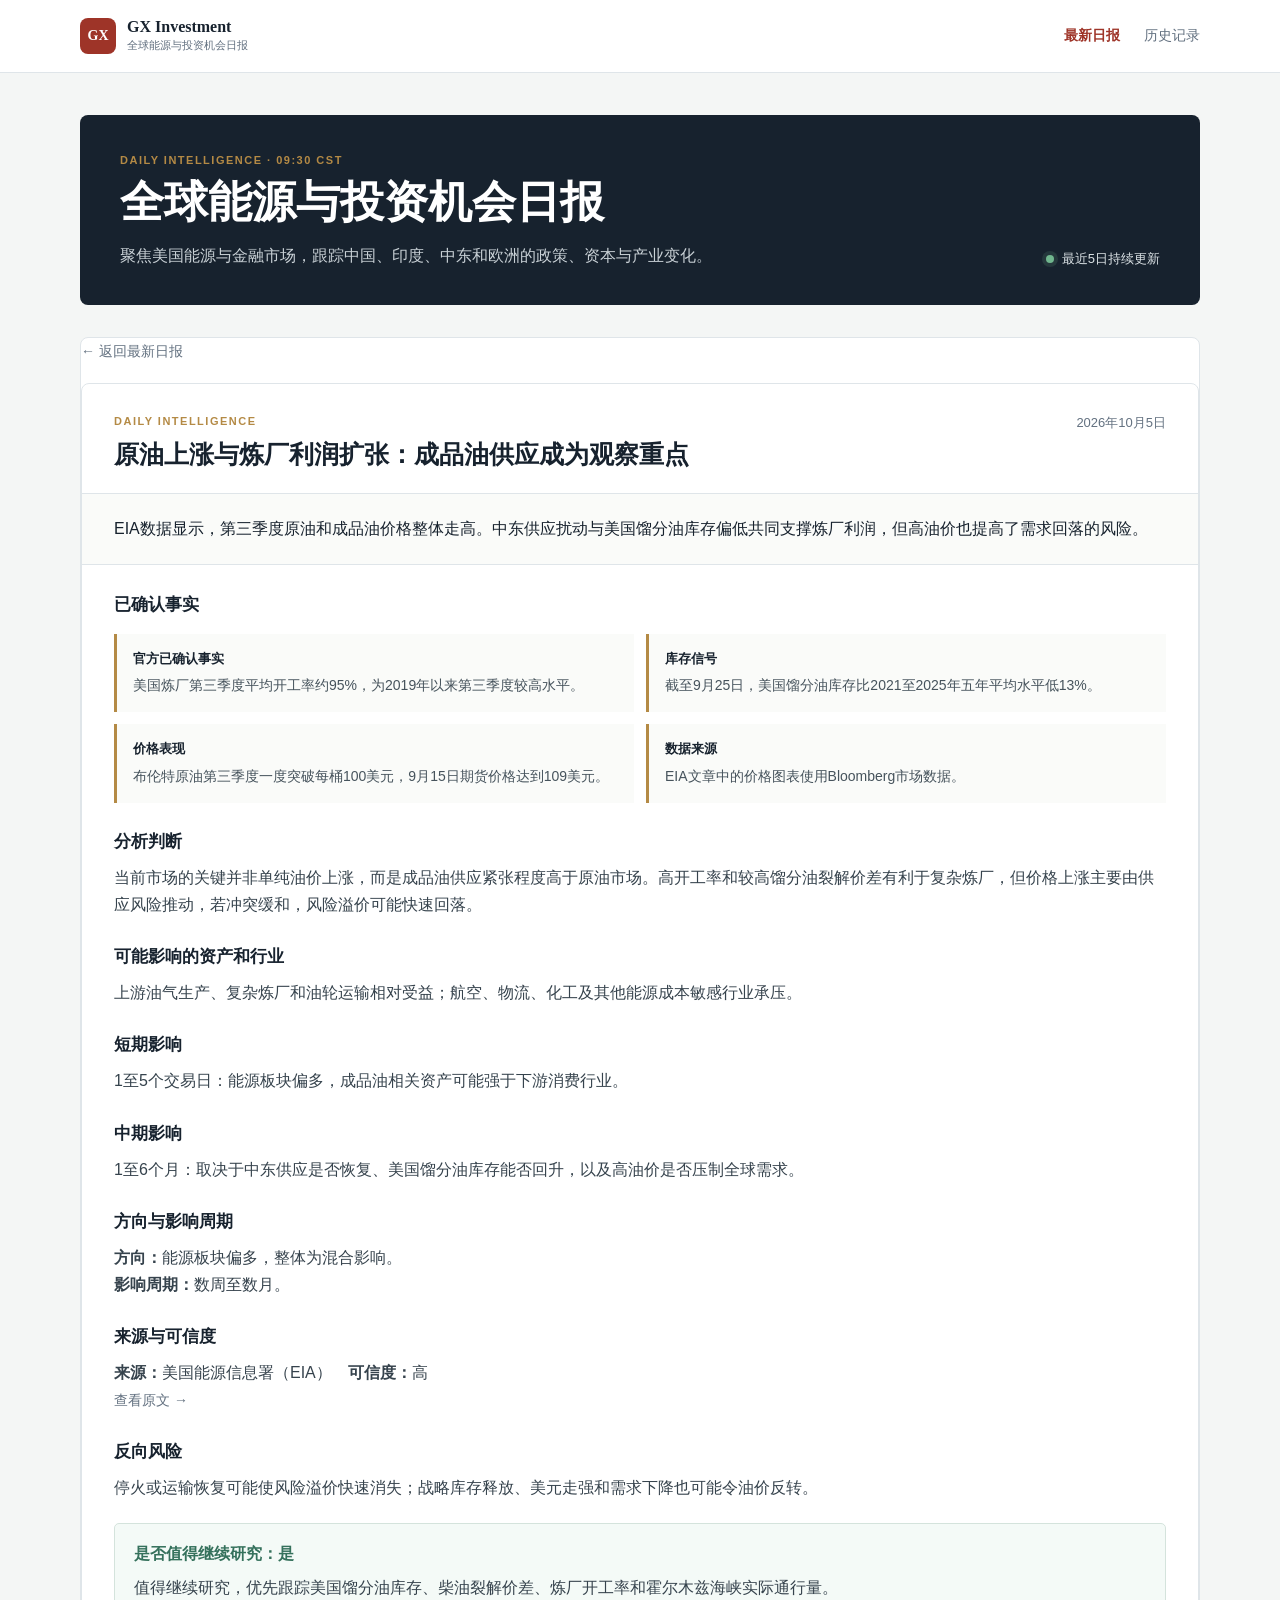
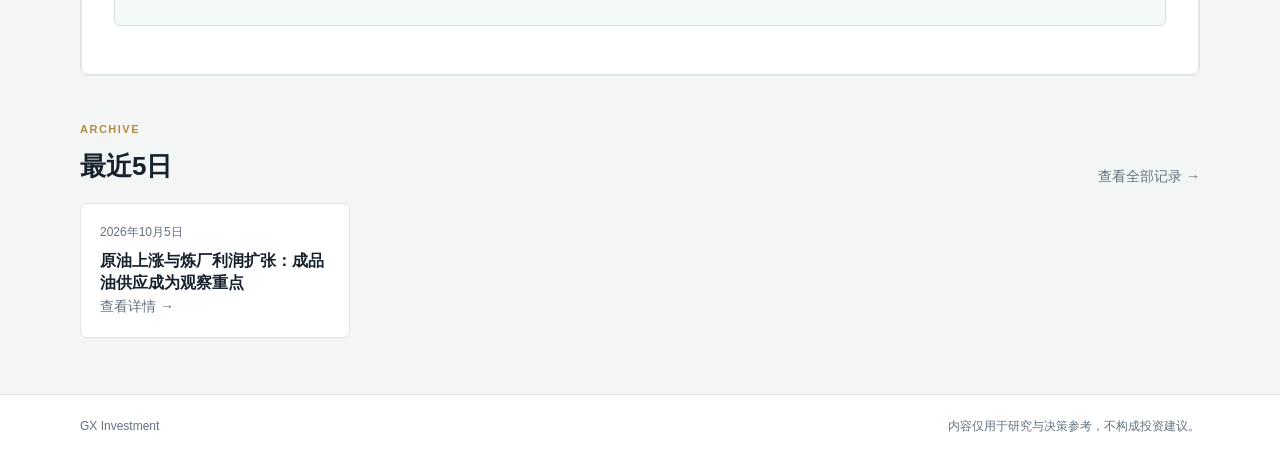
==== index.html @ 517a1cb8 "Publish GX Investment daily report site" ====
<!doctype html>
<html lang="zh-CN">
<head>
  <meta charset="utf-8">
  <meta name="viewport" content="width=device-width, initial-scale=1">
  <meta name="description" content="GX Investment 全球能源与投资机会日报">
  <title>GX Investment | 全球能源与投资机会日报</title>
  <link rel="stylesheet" href="styles.css">
</head>
<body>
  <header class="site-header">
    <div class="shell header-inner">
      <a class="brand" href="index.html" aria-label="GX Investment 首页">
        <span class="brand-mark">GX</span>
        <span><strong>GX Investment</strong><small>全球能源与投资机会日报</small></span>
      </a>
      <nav class="nav" aria-label="主要导航">
        <a class="active" href="index.html">最新日报</a>
        <a href="history.html">历史记录</a>
      </nav>
    </div>
  </header>

  <main class="shell">
    <section class="hero">
      <div>
        <p class="eyebrow">DAILY INTELLIGENCE · 09:30 CST</p>
        <h1>全球能源与投资机会日报</h1>
        <p class="hero-copy">聚焦美国能源与金融市场，跟踪中国、印度、中东和欧洲的政策、资本与产业变化。</p>
      </div>
      <div class="hero-meta">
        <span class="status-dot"></span>
        <span>最近5日持续更新</span>
      </div>
    </section>

    <section id="latest" class="report-section" aria-live="polite"></section>
    <section class="section-heading">
      <div><p class="eyebrow">ARCHIVE</p><h2>最近5日</h2></div>
      <a class="text-link" href="history.html">查看全部记录 <span aria-hidden="true">→</span></a>
    </section>
    <section id="recent" class="recent-grid"></section>
  </main>

  <footer class="site-footer"><div class="shell"><span>GX Investment</span><span>内容仅用于研究与决策参考，不构成投资建议。</span></div></footer>
  <script src="app.js"></script>
</body>
</html>
---- styles.css ----
:root{--ink:#17222e;--muted:#637180;--line:#dfe5e9;--paper:#fff;--wash:#f4f6f5;--red:#9e3428;--gold:#b48a45;--green:#35715c}*{box-sizing:border-box}html{background:var(--wash)}body{margin:0;color:var(--ink);font-family:"Microsoft YaHei","Noto Sans SC",Arial,sans-serif;line-height:1.65}.shell{width:min(1120px,calc(100% - 40px));margin:0 auto}.site-header{background:rgba(255,255,255,.96);border-bottom:1px solid var(--line)}.header-inner{min-height:72px;display:flex;align-items:center;justify-content:space-between;gap:24px}.brand{display:flex;align-items:center;gap:11px;color:var(--ink);text-decoration:none}.brand-mark{width:36px;height:36px;border-radius:8px;display:grid;place-items:center;background:var(--red);color:#fff;font:700 14px Georgia,serif;letter-spacing:0}.brand strong{display:block;font:700 16px Georgia,"Times New Roman",serif;letter-spacing:0}.brand small{display:block;color:var(--muted);font-size:11px}.nav{display:flex;gap:24px}.nav a,.text-link{color:var(--muted);font-size:14px;text-decoration:none}.nav a:hover,.nav a.active,.text-link:hover{color:var(--red)}.nav a.active{font-weight:700}.hero{margin:42px 0 32px;padding:36px 40px;background:var(--ink);color:#fff;border-radius:8px;display:flex;justify-content:space-between;align-items:flex-end;gap:28px}.eyebrow{margin:0 0 7px;color:var(--gold);font-size:11px;font-weight:700;letter-spacing:1.5px}.hero h1{margin:0;font-size:clamp(26px,4vw,44px);line-height:1.2;font-weight:700}.hero-copy{margin:14px 0 0;color:#c9d1d6;max-width:650px}.hero-meta{display:flex;align-items:center;gap:8px;white-space:nowrap;color:#dce3e6;font-size:13px}.status-dot{width:8px;height:8px;border-radius:50%;background:#70b68e;box-shadow:0 0 0 4px rgba(112,182,142,.15)}.report-section{background:var(--paper);border:1px solid var(--line);border-radius:8px;overflow:hidden}.report-top{padding:28px 32px 23px;border-bottom:1px solid var(--line);display:flex;justify-content:space-between;gap:20px}.report-top h2{margin:0;font-size:25px;line-height:1.3}.report-date{color:var(--muted);font-size:13px;white-space:nowrap}.summary{margin:0;padding:22px 32px;background:#fafbf9;border-bottom:1px solid var(--line);font-size:16px}.report-content{padding:26px 32px}.report-content h3{margin:25px 0 9px;font-size:17px}.report-content h3:first-child{margin-top:0}.report-content p{margin:7px 0;color:#36434d}.facts{display:grid;grid-template-columns:repeat(2,minmax(0,1fr));gap:12px;margin:14px 0 20px}.fact{padding:14px 16px;border-left:3px solid var(--gold);background:#fafbf9}.fact strong{display:block;font-size:13px;margin-bottom:3px}.fact span{color:#46535c;font-size:14px}.callout{margin:22px 0;padding:17px 19px;border:1px solid #d4e3dc;background:#f4faf7;border-radius:5px}.callout strong{color:var(--green)}.section-heading{margin:44px 0 15px;display:flex;justify-content:space-between;align-items:end}.section-heading h2,.page-main h1{margin:0;font-size:26px}.recent-grid{display:grid;grid-template-columns:repeat(4,1fr);gap:14px;padding-bottom:56px}.recent-card{padding:19px;background:var(--paper);border:1px solid var(--line);border-radius:7px;text-decoration:none;color:var(--ink);min-height:135px;display:flex;flex-direction:column;justify-content:space-between}.recent-card:hover{border-color:var(--gold);transform:translateY(-2px)}.recent-card h3{margin:7px 0 0;font-size:16px;line-height:1.4}.recent-card p{margin:0;color:var(--muted);font-size:12px}.page-main{padding:44px 0 70px}.page-intro{color:var(--muted);margin:8px 0 28px}.history-list{display:grid;gap:12px}.history-item{display:flex;justify-content:space-between;align-items:center;gap:20px;padding:20px 24px;background:var(--paper);border:1px solid var(--line);border-radius:7px;text-decoration:none;color:var(--ink)}.history-item:hover{border-color:var(--gold)}.history-item h2{margin:3px 0 0;font-size:17px}.history-item p{margin:0;color:var(--muted);font-size:13px}.history-arrow{font-size:22px;color:var(--gold)}.detail-page{max-width:850px;margin:0 auto}.back-link{display:inline-block;margin-bottom:20px;color:var(--muted);font-size:14px;text-decoration:none}.back-link:hover{color:var(--red)}.site-footer{border-top:1px solid var(--line);background:#fff;color:var(--muted);font-size:12px}.site-footer .shell{min-height:64px;display:flex;justify-content:space-between;align-items:center;gap:20px}@media(max-width:760px){.shell{width:min(100% - 28px,600px)}.header-inner{min-height:64px}.brand small{display:none}.nav{gap:13px}.hero{margin-top:24px;padding:27px 23px;display:block}.hero-meta{margin-top:22px}.report-top{padding:22px 20px;display:block}.report-date{display:block;margin-top:8px}.summary,.report-content{padding:19px 20px}.facts{grid-template-columns:1fr}.recent-grid{grid-template-columns:repeat(2,1fr)}.site-footer .shell{padding:15px 0;display:block}.site-footer span{display:block;margin:3px 0}.section-heading{margin-top:32px}}
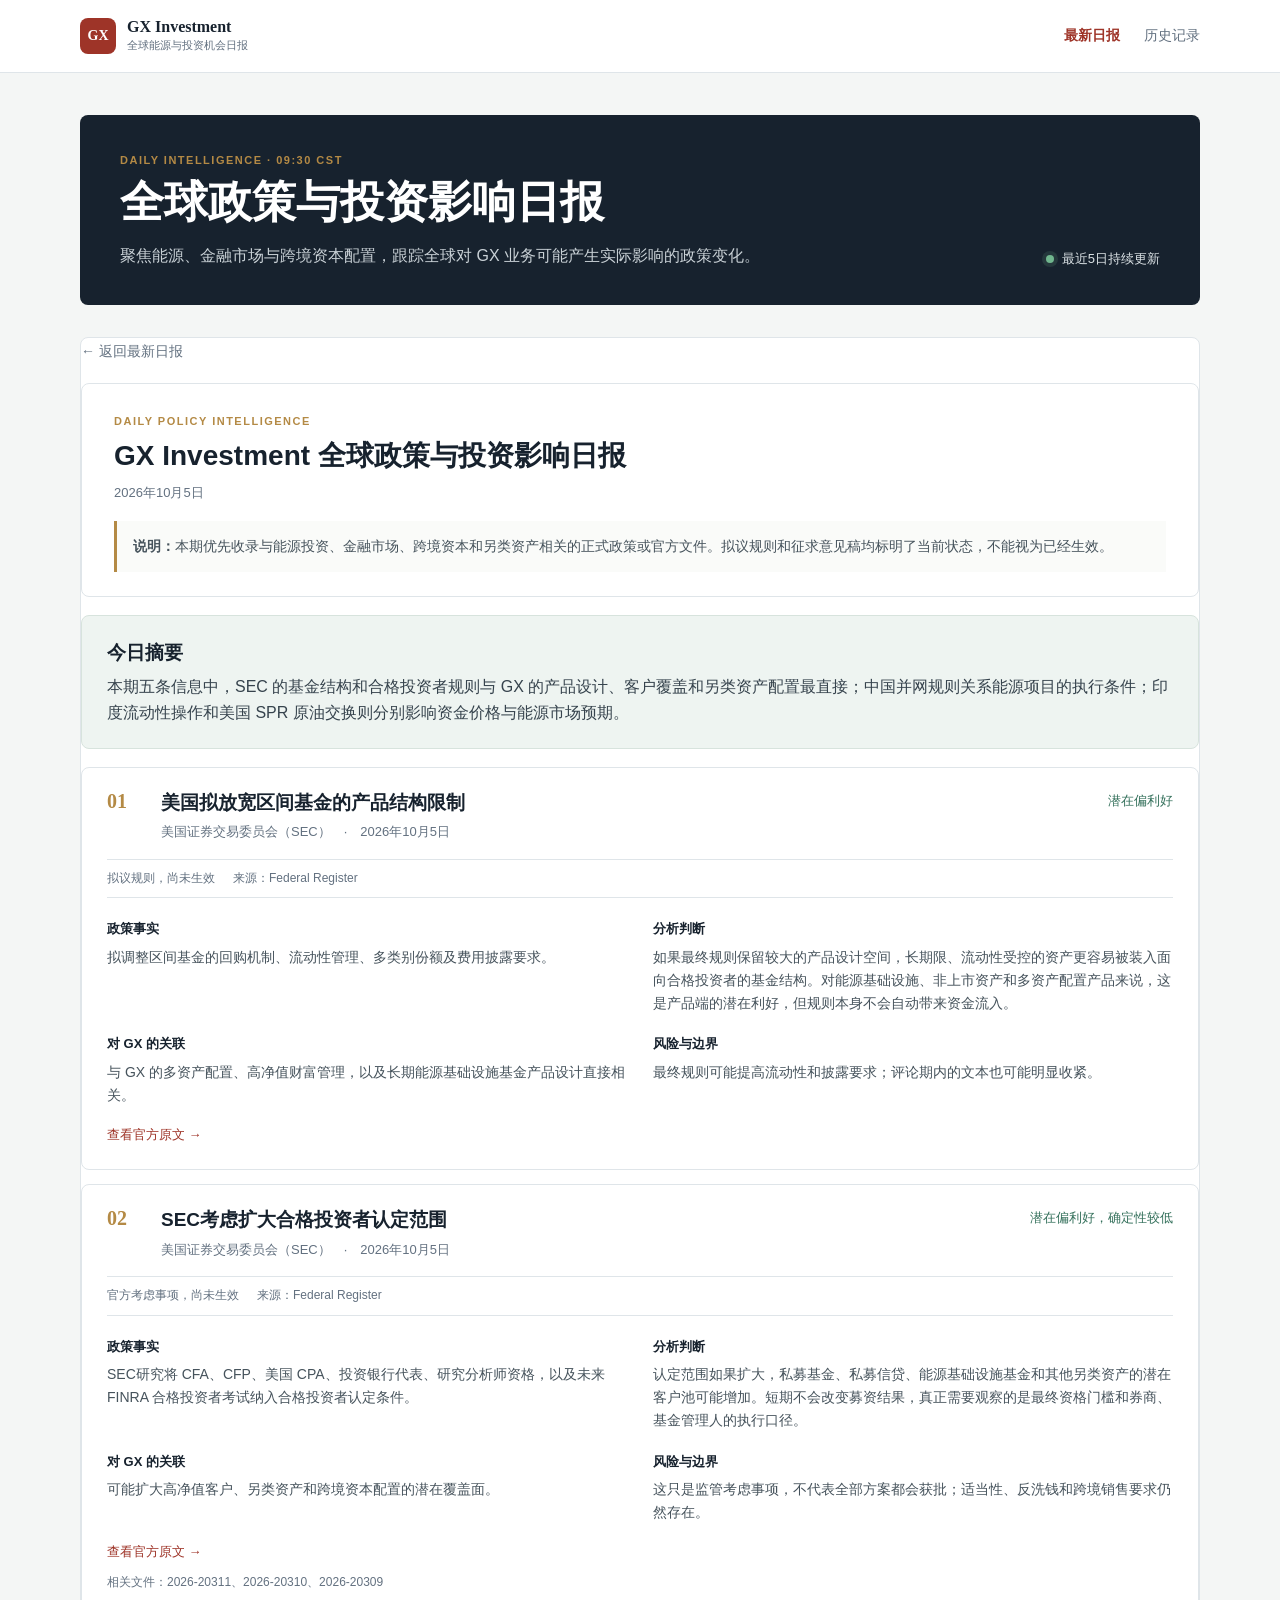
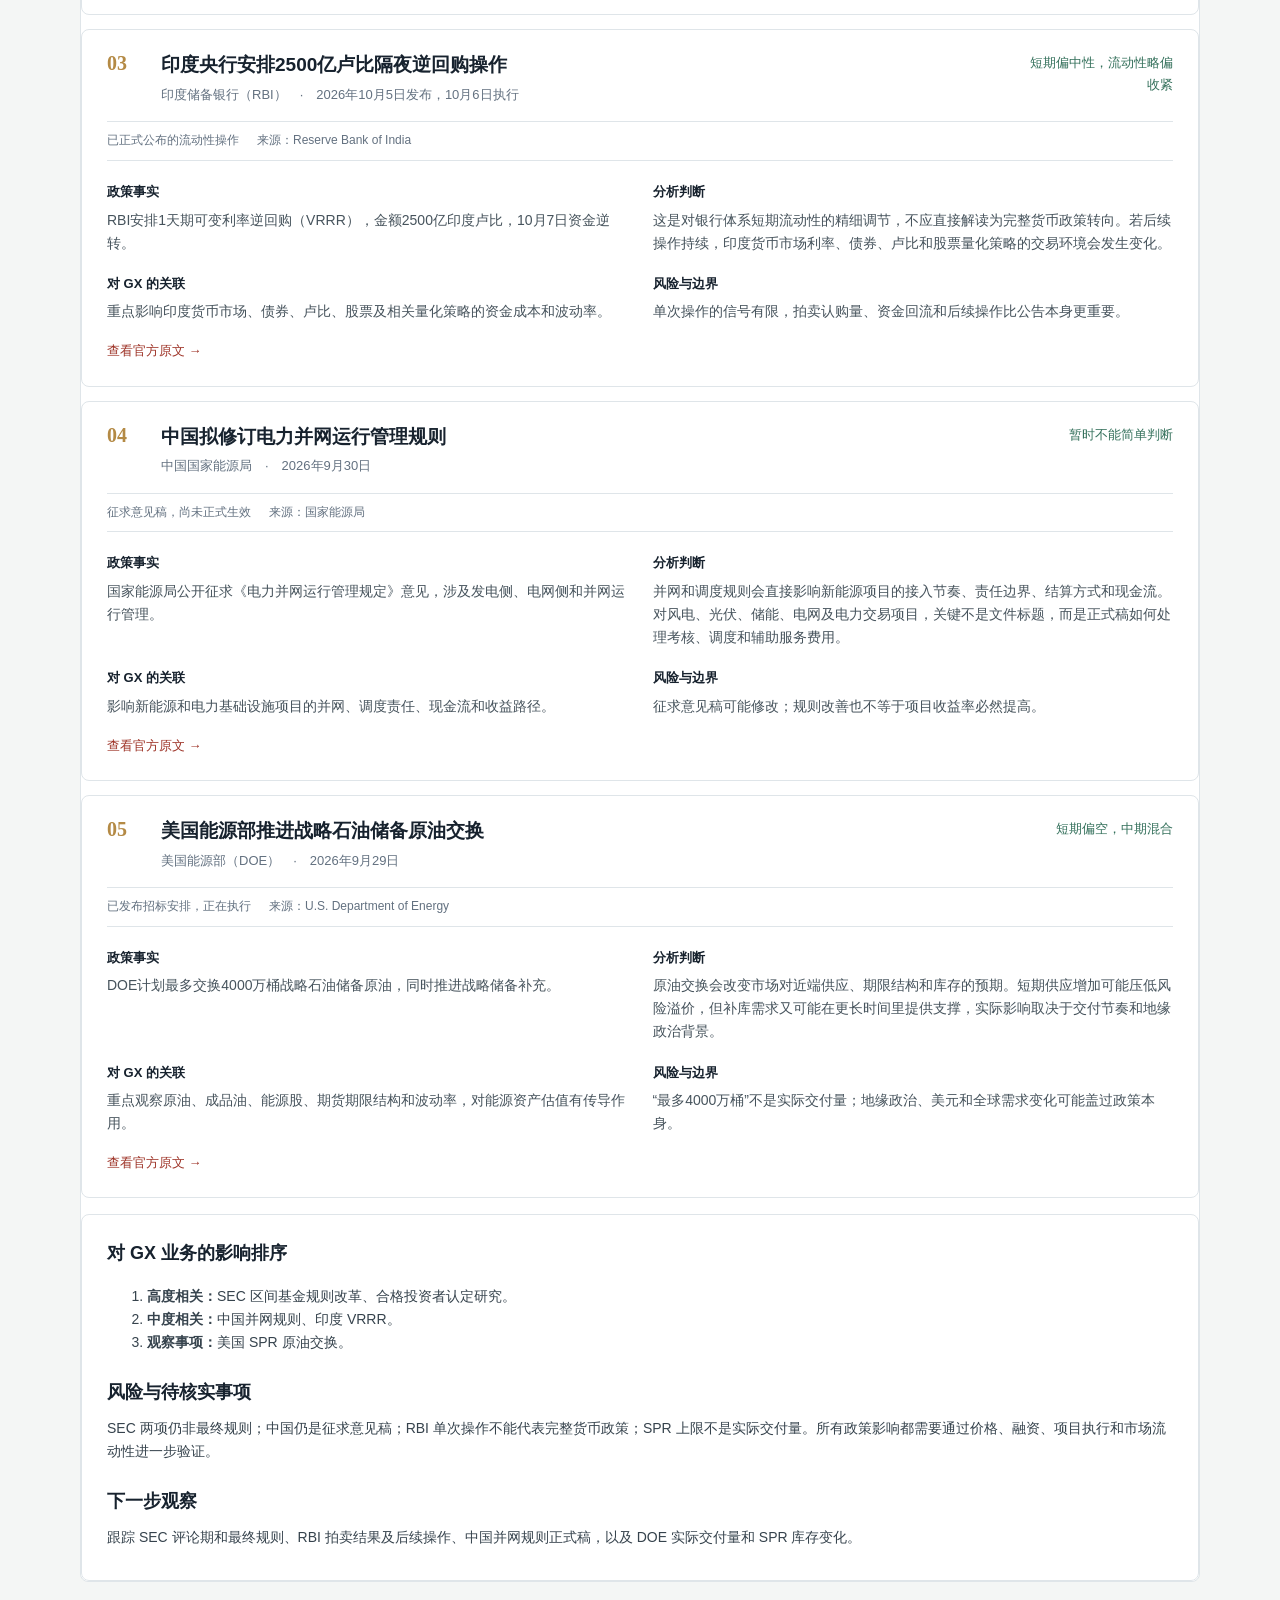
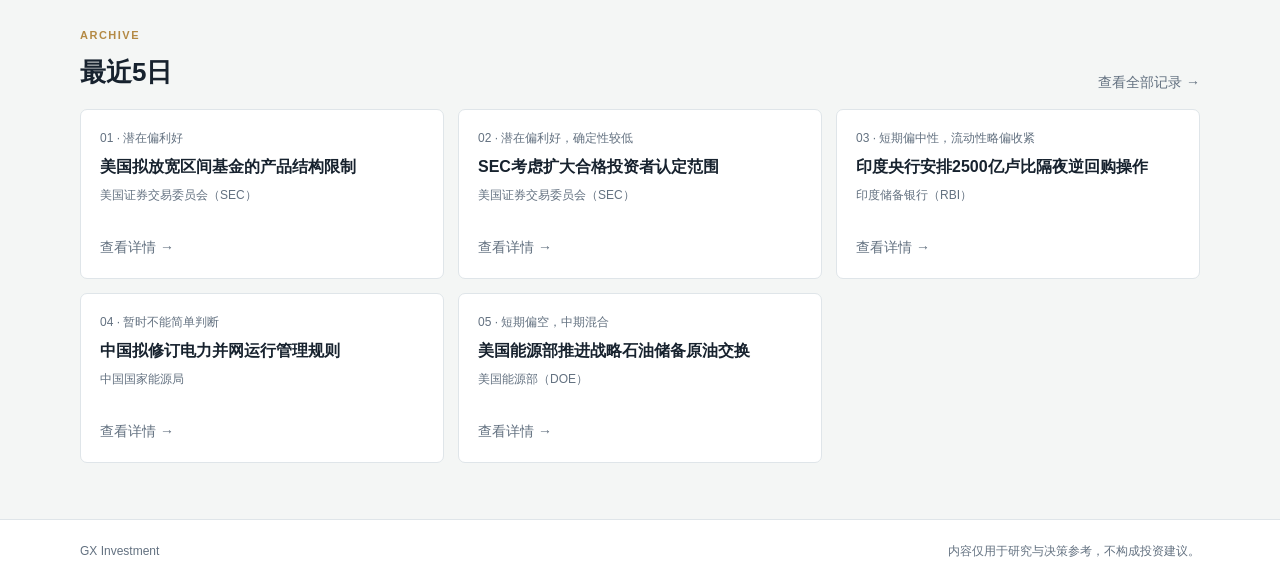
==== commit d0e170d7: "Publish five-policy daily report" ====
--- a/index.html
+++ b/index.html
@@ -3,8 +3,8 @@
 <head>
   <meta charset="utf-8">
   <meta name="viewport" content="width=device-width, initial-scale=1">
-  <meta name="description" content="GX Investment 全球能源与投资机会日报">
-  <title>GX Investment | 全球能源与投资机会日报</title>
+  <meta name="description" content="GX Investment 全球政策与投资影响日报">
+  <title>GX Investment | 全球政策与投资影响日报</title>
   <link rel="stylesheet" href="styles.css">
 </head>
 <body>
@@ -25,8 +25,8 @@
     <section class="hero">
       <div>
         <p class="eyebrow">DAILY INTELLIGENCE · 09:30 CST</p>
-        <h1>全球能源与投资机会日报</h1>
-        <p class="hero-copy">聚焦美国能源与金融市场，跟踪中国、印度、中东和欧洲的政策、资本与产业变化。</p>
+        <h1>全球政策与投资影响日报</h1>
+        <p class="hero-copy">聚焦能源、金融市场与跨境资本配置，跟踪全球对 GX 业务可能产生实际影响的政策变化。</p>
       </div>
       <div class="hero-meta">
         <span class="status-dot"></span>
--- a/styles.css
+++ b/styles.css
@@ -1 +1,2 @@
 :root{--ink:#17222e;--muted:#637180;--line:#dfe5e9;--paper:#fff;--wash:#f4f6f5;--red:#9e3428;--gold:#b48a45;--green:#35715c}*{box-sizing:border-box}html{background:var(--wash)}body{margin:0;color:var(--ink);font-family:"Microsoft YaHei","Noto Sans SC",Arial,sans-serif;line-height:1.65}.shell{width:min(1120px,calc(100% - 40px));margin:0 auto}.site-header{background:rgba(255,255,255,.96);border-bottom:1px solid var(--line)}.header-inner{min-height:72px;display:flex;align-items:center;justify-content:space-between;gap:24px}.brand{display:flex;align-items:center;gap:11px;color:var(--ink);text-decoration:none}.brand-mark{width:36px;height:36px;border-radius:8px;display:grid;place-items:center;background:var(--red);color:#fff;font:700 14px Georgia,serif;letter-spacing:0}.brand strong{display:block;font:700 16px Georgia,"Times New Roman",serif;letter-spacing:0}.brand small{display:block;color:var(--muted);font-size:11px}.nav{display:flex;gap:24px}.nav a,.text-link{color:var(--muted);font-size:14px;text-decoration:none}.nav a:hover,.nav a.active,.text-link:hover{color:var(--red)}.nav a.active{font-weight:700}.hero{margin:42px 0 32px;padding:36px 40px;background:var(--ink);color:#fff;border-radius:8px;display:flex;justify-content:space-between;align-items:flex-end;gap:28px}.eyebrow{margin:0 0 7px;color:var(--gold);font-size:11px;font-weight:700;letter-spacing:1.5px}.hero h1{margin:0;font-size:clamp(26px,4vw,44px);line-height:1.2;font-weight:700}.hero-copy{margin:14px 0 0;color:#c9d1d6;max-width:650px}.hero-meta{display:flex;align-items:center;gap:8px;white-space:nowrap;color:#dce3e6;font-size:13px}.status-dot{width:8px;height:8px;border-radius:50%;background:#70b68e;box-shadow:0 0 0 4px rgba(112,182,142,.15)}.report-section{background:var(--paper);border:1px solid var(--line);border-radius:8px;overflow:hidden}.report-top{padding:28px 32px 23px;border-bottom:1px solid var(--line);display:flex;justify-content:space-between;gap:20px}.report-top h2{margin:0;font-size:25px;line-height:1.3}.report-date{color:var(--muted);font-size:13px;white-space:nowrap}.summary{margin:0;padding:22px 32px;background:#fafbf9;border-bottom:1px solid var(--line);font-size:16px}.report-content{padding:26px 32px}.report-content h3{margin:25px 0 9px;font-size:17px}.report-content h3:first-child{margin-top:0}.report-content p{margin:7px 0;color:#36434d}.facts{display:grid;grid-template-columns:repeat(2,minmax(0,1fr));gap:12px;margin:14px 0 20px}.fact{padding:14px 16px;border-left:3px solid var(--gold);background:#fafbf9}.fact strong{display:block;font-size:13px;margin-bottom:3px}.fact span{color:#46535c;font-size:14px}.callout{margin:22px 0;padding:17px 19px;border:1px solid #d4e3dc;background:#f4faf7;border-radius:5px}.callout strong{color:var(--green)}.section-heading{margin:44px 0 15px;display:flex;justify-content:space-between;align-items:end}.section-heading h2,.page-main h1{margin:0;font-size:26px}.recent-grid{display:grid;grid-template-columns:repeat(4,1fr);gap:14px;padding-bottom:56px}.recent-card{padding:19px;background:var(--paper);border:1px solid var(--line);border-radius:7px;text-decoration:none;color:var(--ink);min-height:135px;display:flex;flex-direction:column;justify-content:space-between}.recent-card:hover{border-color:var(--gold);transform:translateY(-2px)}.recent-card h3{margin:7px 0 0;font-size:16px;line-height:1.4}.recent-card p{margin:0;color:var(--muted);font-size:12px}.page-main{padding:44px 0 70px}.page-intro{color:var(--muted);margin:8px 0 28px}.history-list{display:grid;gap:12px}.history-item{display:flex;justify-content:space-between;align-items:center;gap:20px;padding:20px 24px;background:var(--paper);border:1px solid var(--line);border-radius:7px;text-decoration:none;color:var(--ink)}.history-item:hover{border-color:var(--gold)}.history-item h2{margin:3px 0 0;font-size:17px}.history-item p{margin:0;color:var(--muted);font-size:13px}.history-arrow{font-size:22px;color:var(--gold)}.detail-page{max-width:850px;margin:0 auto}.back-link{display:inline-block;margin-bottom:20px;color:var(--muted);font-size:14px;text-decoration:none}.back-link:hover{color:var(--red)}.site-footer{border-top:1px solid var(--line);background:#fff;color:var(--muted);font-size:12px}.site-footer .shell{min-height:64px;display:flex;justify-content:space-between;align-items:center;gap:20px}@media(max-width:760px){.shell{width:min(100% - 28px,600px)}.header-inner{min-height:64px}.brand small{display:none}.nav{gap:13px}.hero{margin-top:24px;padding:27px 23px;display:block}.hero-meta{margin-top:22px}.report-top{padding:22px 20px;display:block}.report-date{display:block;margin-top:8px}.summary,.report-content{padding:19px 20px}.facts{grid-template-columns:1fr}.recent-grid{grid-template-columns:repeat(2,1fr)}.site-footer .shell{padding:15px 0;display:block}.site-footer span{display:block;margin:3px 0}.section-heading{margin-top:32px}}
+:root{--policy-bg:#eef4f1}.report-intro{padding:28px 32px 24px;background:var(--paper);border:1px solid var(--line);border-radius:8px}.report-intro h1{margin:0;font-size:28px;line-height:1.3}.report-intro .report-date{display:block;margin-top:8px}.intro-note{margin:18px 0 0;padding:14px 16px;background:#fafbf9;border-left:3px solid var(--gold);color:#46535c;font-size:14px}.report-summary{margin:18px 0;background:var(--policy-bg);border:1px solid #d7e3dd;border-radius:8px;padding:21px 25px}.report-summary h2{margin:0 0 5px;font-size:19px}.report-summary p{margin:0;color:#36434d}.policy-list{display:grid;gap:14px}.policy-card{background:var(--paper);border:1px solid var(--line);border-radius:8px;padding:22px 25px;scroll-margin-top:20px}.policy-heading{display:grid;grid-template-columns:40px 1fr auto;gap:14px;align-items:start}.policy-rank{font:700 20px Georgia,serif;color:var(--gold)}.policy-heading h3{margin:0;font-size:19px;line-height:1.4}.policy-heading p{margin:5px 0 0;color:var(--muted);font-size:13px}.direction{color:var(--green);font-size:13px;text-align:right;max-width:150px}.policy-meta{display:flex;flex-wrap:wrap;gap:18px;margin:16px 0 0;padding:9px 0;border-top:1px solid var(--line);border-bottom:1px solid var(--line);color:var(--muted);font-size:12px}.policy-body{display:grid;grid-template-columns:repeat(2,minmax(0,1fr));gap:15px 25px;margin-top:17px}.policy-body strong{font-size:13px;color:var(--ink)}.policy-body p{margin:4px 0 0;color:#46535c;font-size:14px}.source-link{display:inline-block;margin-top:17px;color:var(--red);font-size:13px;text-decoration:none}.source-link:hover{color:var(--gold)}.extra-source{margin:8px 0 0;color:var(--muted);font-size:12px}.closing-section{margin-top:16px;background:var(--paper)}.closing-section .report-content{padding:24px 25px}.closing-section h2{margin:0 0 9px;font-size:18px}.closing-section h2:not(:first-child){margin-top:24px}.closing-section p,.closing-section li{color:#36434d;font-size:14px}.card-agency{display:block;margin-top:8px;color:var(--muted);font-size:12px}.history-item span:not(.history-arrow){display:block;color:var(--muted);font-size:12px}.recent-grid{grid-template-columns:repeat(3,1fr)}.recent-card{min-height:170px}.detail-page{max-width:900px}@media(max-width:760px){.report-intro{padding:22px 20px}.report-intro h1{font-size:24px}.report-summary{padding:18px 20px}.policy-card{padding:19px 20px}.policy-heading{grid-template-columns:32px 1fr}.direction{grid-column:2;text-align:left;max-width:none}.policy-body{grid-template-columns:1fr;gap:12px}.recent-grid{grid-template-columns:repeat(2,1fr)}}
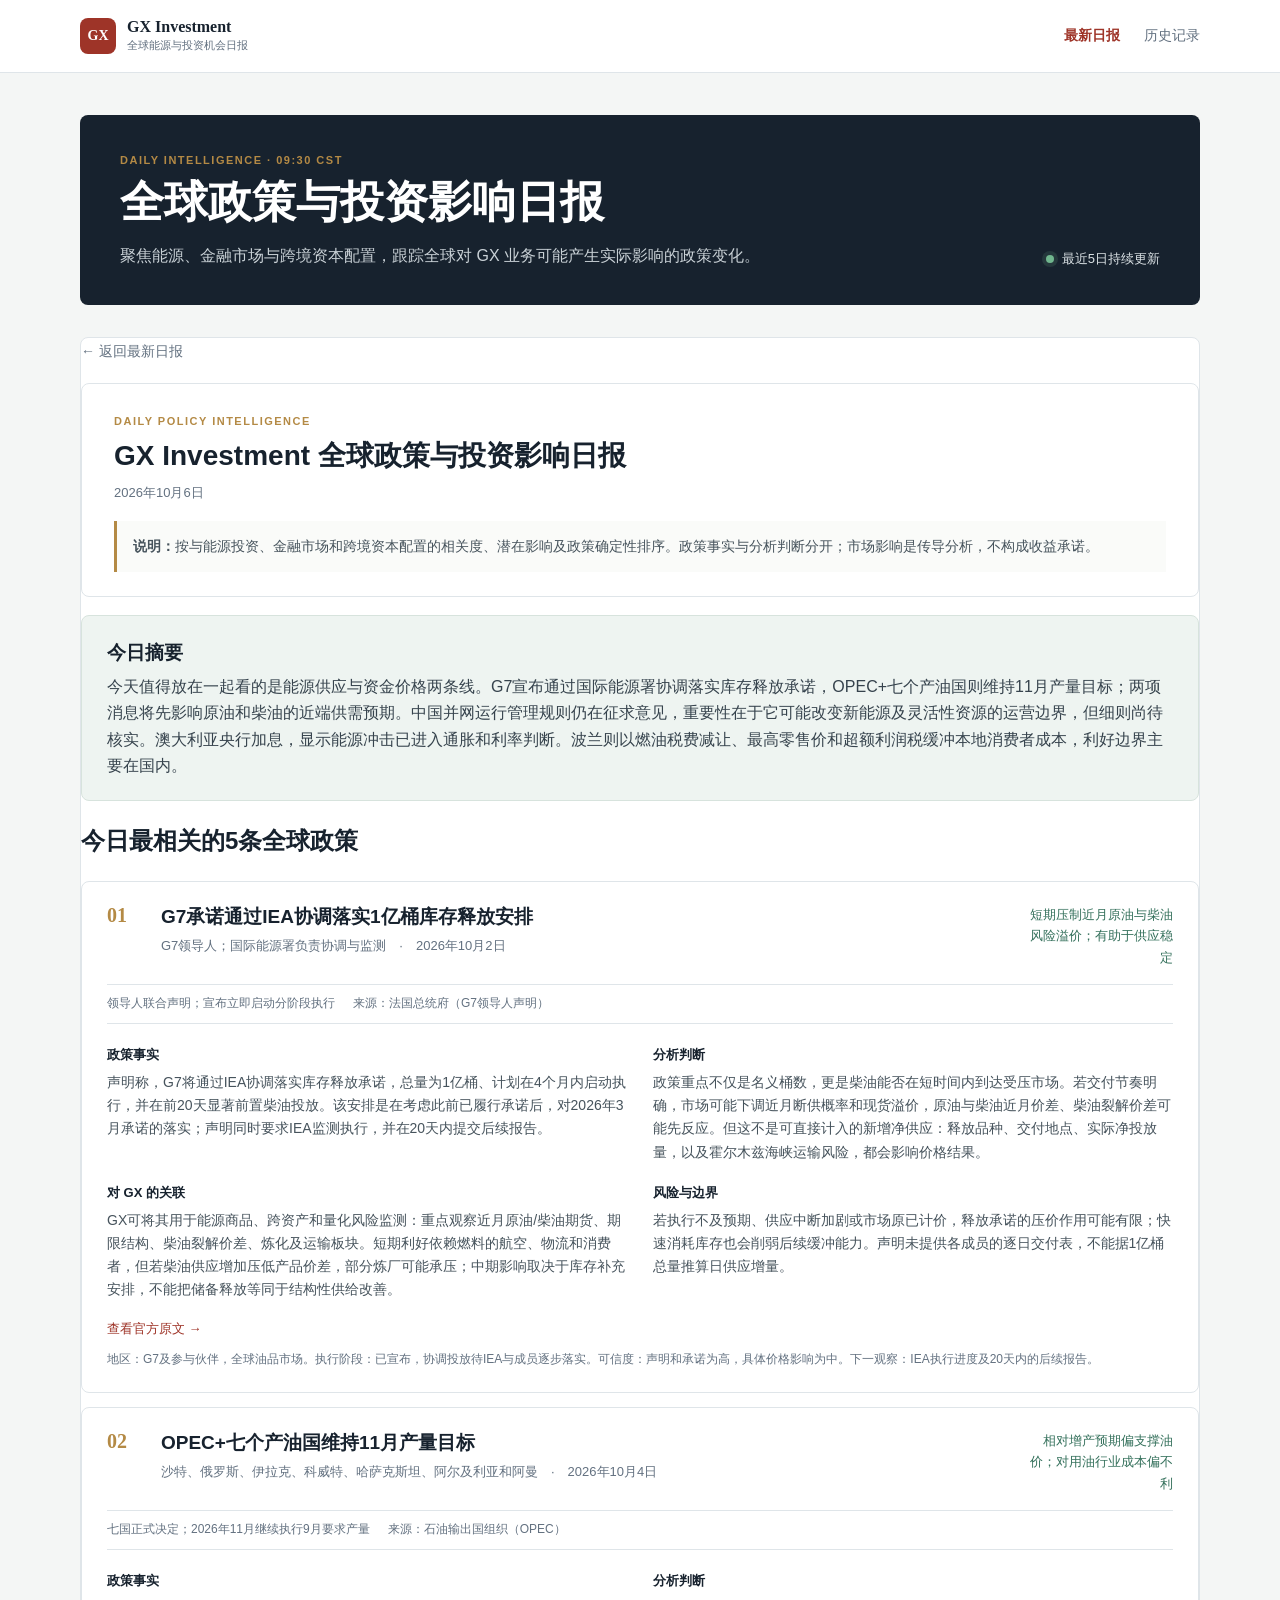
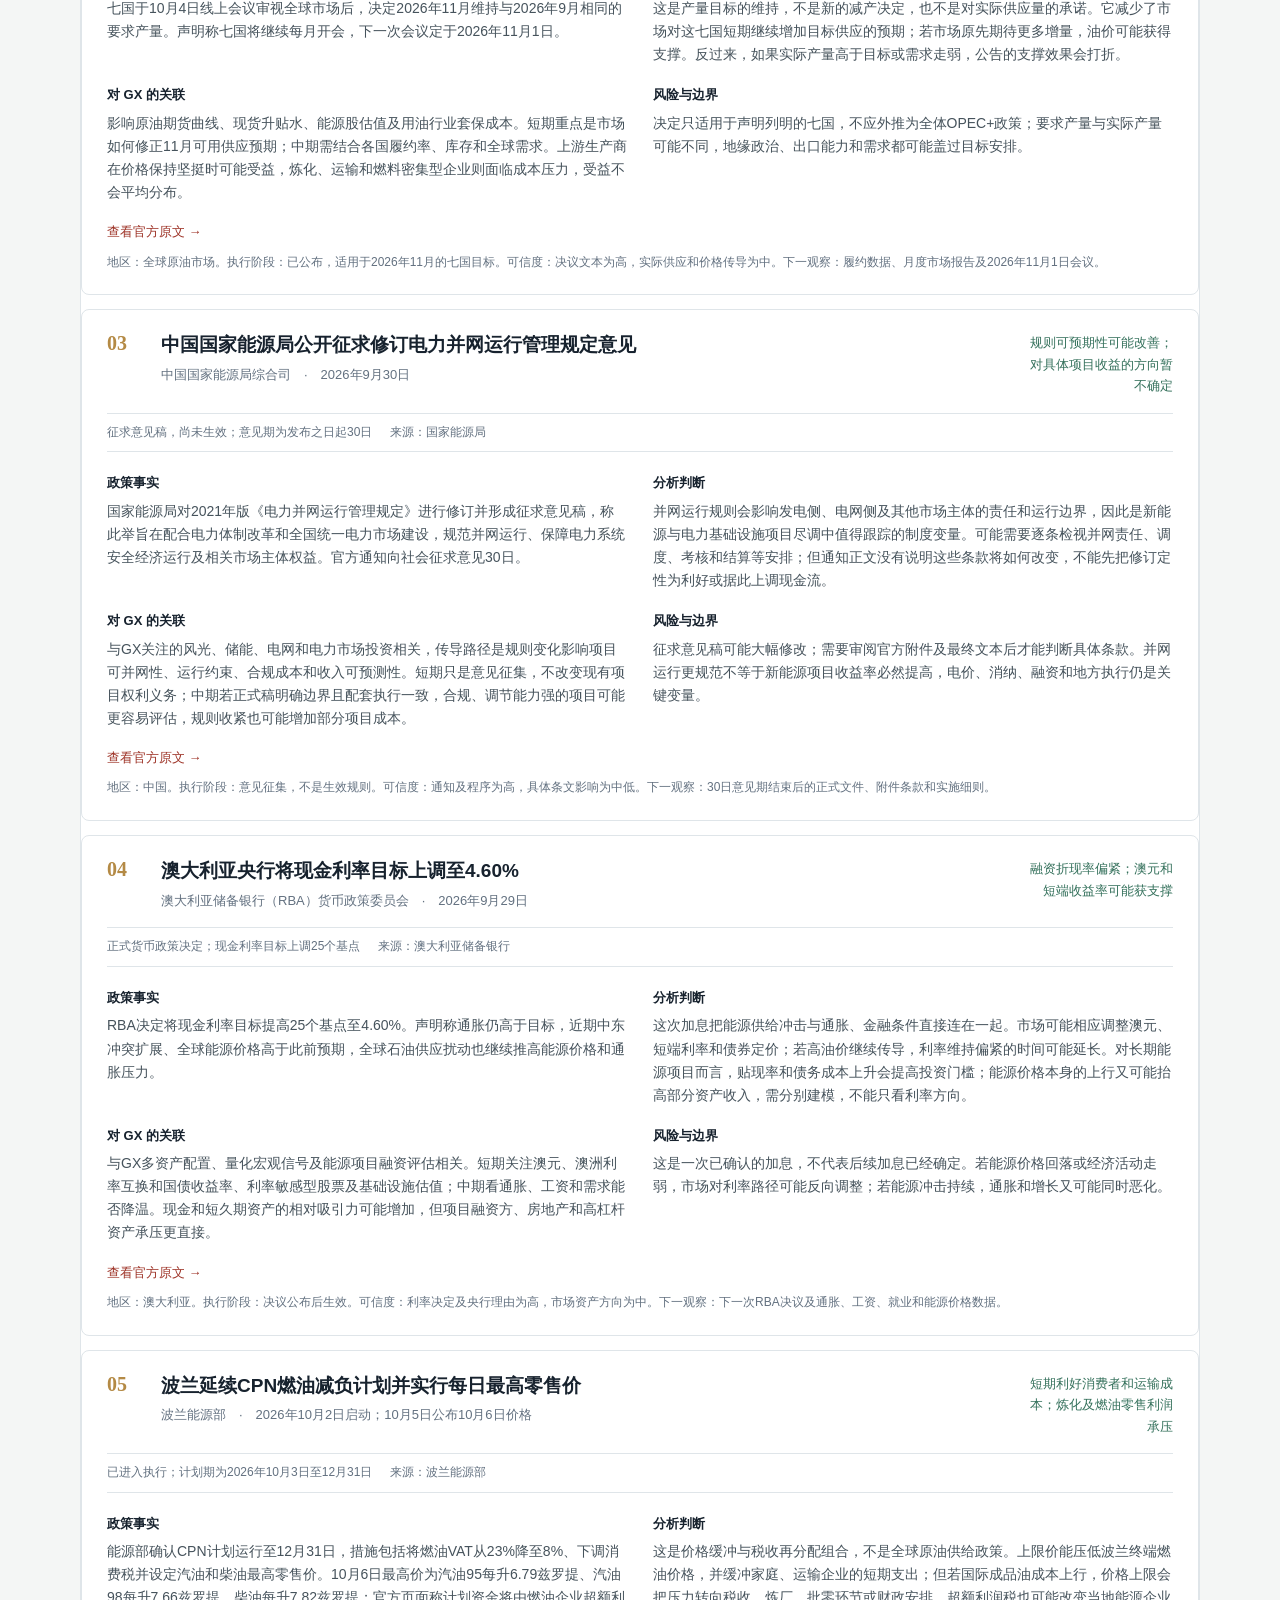
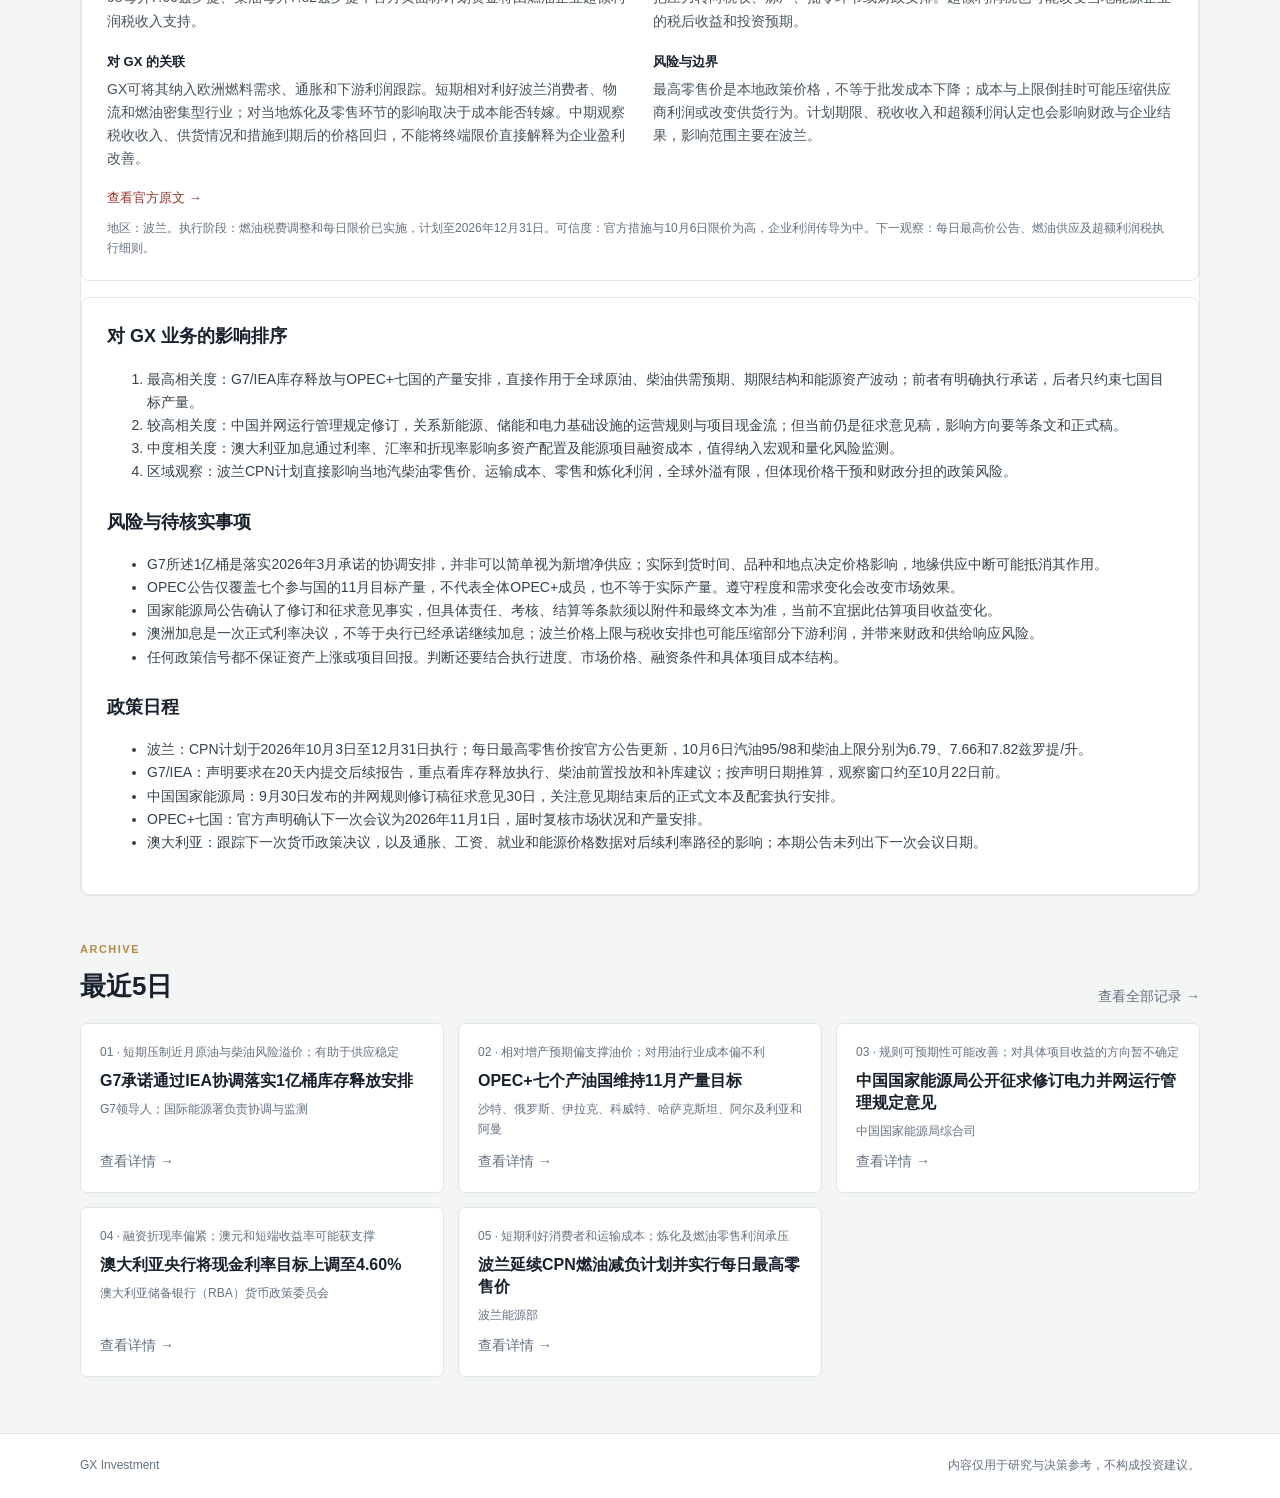
==== commit 04f097af: "Bust Pages script cache for daily report" ====
--- a/index.html
+++ b/index.html
@@ -43,6 +43,6 @@
   </main>
 
   <footer class="site-footer"><div class="shell"><span>GX Investment</span><span>内容仅用于研究与决策参考，不构成投资建议。</span></div></footer>
-  <script src="app.js"></script>
+  <script src="app.js?v=20261010"></script>
 </body>
 </html>
